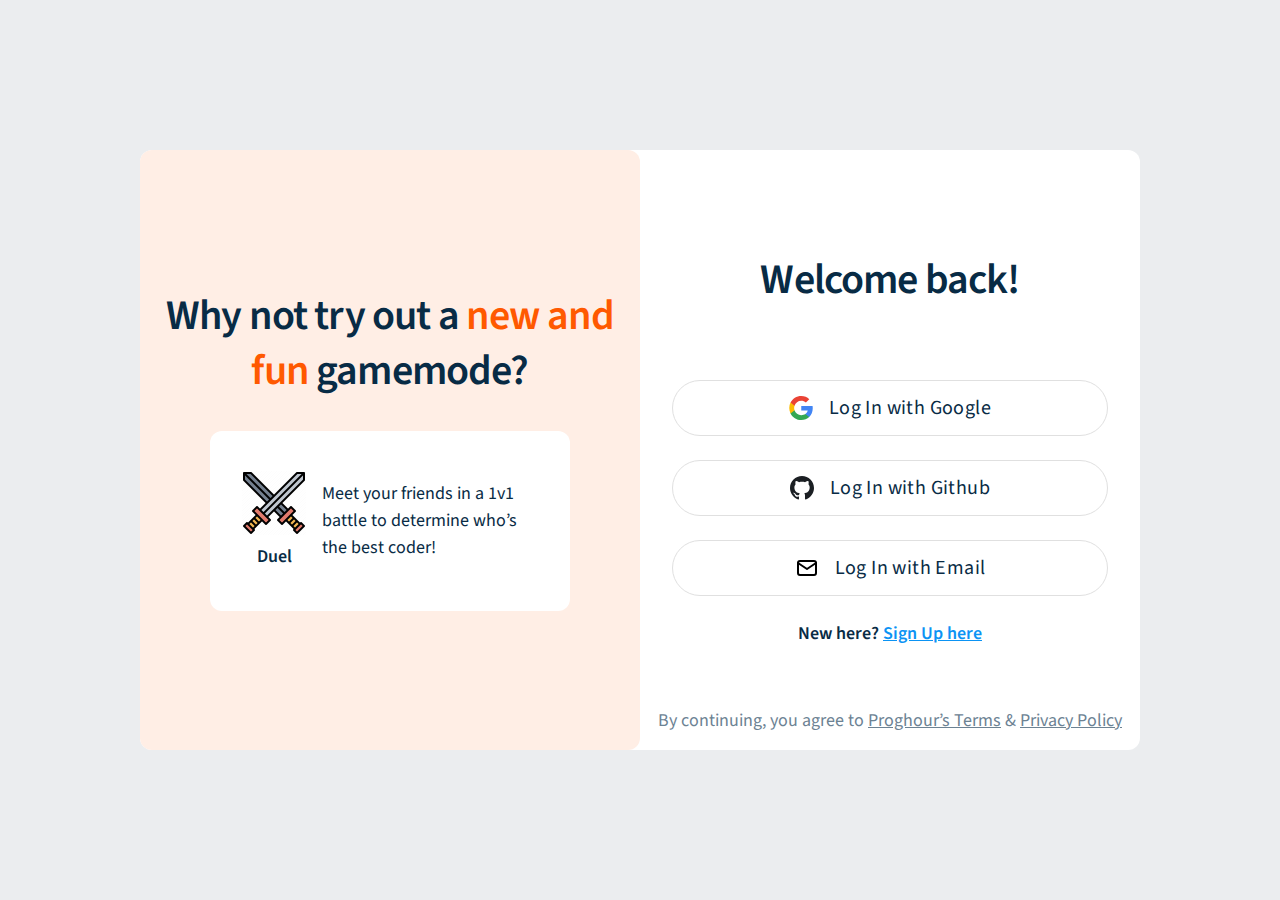
==== login.html @ 3cdef0f8 "Finished sign up and log in modal and finished premium terms modal" ====
<!DOCTYPE html>
<html lang="en">
  <head>
    <meta charset="UTF-8" />
    <meta http-equiv="X-UA-Compatible" content="IE=edge" />
    <meta name="viewport" content="width=device-width, initial-scale=1.0" />
    <link rel="preconnect" href="https://fonts.googleapis.com" />
    <link rel="preconnect" href="https://fonts.gstatic.com" crossorigin />
    <link
      href="https://fonts.googleapis.com/css2?family=Source+Code+Pro:ital,wght@0,400;0,600;1,400;1,600&family=Source+Sans+Pro:ital,wght@0,400;0,600;0,700;1,400;1,600;1,700&display=swap"
      rel="stylesheet"
    />
    <link rel="stylesheet" href="css/style.css" media="all" />
    <title>proghour - Log In</title>
  </head>

  <body>
    <div class="auth">
      <main class="auth__content">
        <article class="auth__why">
          <h2 class="auth__heading heading heading--default">
            Why not try out a
            <span class="heading heading--default heading--highlight"
              >new and fun</span
            >
            gamemode?
          </h2>

          <div class="gamemode-showcase">
            <div class="gamemode-showcase__slide">
              <div class="gamemode-showcase__image-wrapper">
                <img
                  class="gamemode-showcase__logo"
                  src="img/duel.png"
                  alt="Duel"
                />
                <p class="text text--bold">Duel</p>
              </div>

              <p class="text text--normal">
                Meet your friends in a 1v1 battle to determine who’s the best
                coder!
              </p>
            </div>
          </div>
        </article>

        <section class="auth__main">
          <h1 class="heading heading--default">Welcome back!</h1>

          <div class="auth__buttons">
            <a class="button-text" href="#">
              <button
                class="
                  auth__button auth__button--social
                  button button--auth button--big
                "
              >
                <img
                  class="auth__social-icon"
                  src="data:image/svg+xml,%3Csvg viewBox='0 0 24 24' width='24' height='24' xmlns='http://www.w3.org/2000/svg'%3E%3Cg transform='matrix(1, 0, 0, 1, 27.009001, -39.238998)'%3E%3Cpath fill='%234285F4' d='M -3.264 51.509 C -3.264 50.719 -3.334 49.969 -3.454 49.239 L -14.754 49.239 L -14.754 53.749 L -8.284 53.749 C -8.574 55.229 -9.424 56.479 -10.684 57.329 L -10.684 60.329 L -6.824 60.329 C -4.564 58.239 -3.264 55.159 -3.264 51.509 Z'/%3E%3Cpath fill='%2334A853' d='M -14.754 63.239 C -11.514 63.239 -8.804 62.159 -6.824 60.329 L -10.684 57.329 C -11.764 58.049 -13.134 58.489 -14.754 58.489 C -17.884 58.489 -20.534 56.379 -21.484 53.529 L -25.464 53.529 L -25.464 56.619 C -23.494 60.539 -19.444 63.239 -14.754 63.239 Z'/%3E%3Cpath fill='%23FBBC05' d='M -21.484 53.529 C -21.734 52.809 -21.864 52.039 -21.864 51.239 C -21.864 50.439 -21.724 49.669 -21.484 48.949 L -21.484 45.859 L -25.464 45.859 C -26.284 47.479 -26.754 49.299 -26.754 51.239 C -26.754 53.179 -26.284 54.999 -25.464 56.619 L -21.484 53.529 Z'/%3E%3Cpath fill='%23EA4335' d='M -14.754 43.989 C -12.984 43.989 -11.404 44.599 -10.154 45.789 L -6.734 42.369 C -8.804 40.429 -11.514 39.239 -14.754 39.239 C -19.444 39.239 -23.494 41.939 -25.464 45.859 L -21.484 48.949 C -20.534 46.099 -17.884 43.989 -14.754 43.989 Z'/%3E%3C/g%3E%3C/svg%3E"
                  alt="Google Logo"
                />
                <p class="button-text button-text--big">Log In with Google</p>
              </button>
            </a>

            <a class="button-text" href="#">
              <button
                class="
                  auth__button auth__button--social
                  button button--auth button--big
                "
              >
                <img
                  class="auth__social-icon"
                  src="data:image/svg+xml,%3Csvg width='24' height='24' viewBox='0 0 16 16' fill='none' xmlns='http://www.w3.org/2000/svg'%3E%3Cpath fill-rule='evenodd' clip-rule='evenodd' d='M8 0C3.58 0 0 3.58 0 8C0 11.54 2.29 14.53 5.47 15.59C5.87 15.66 6.02 15.42 6.02 15.21C6.02 15.02 6.01 14.39 6.01 13.72C4 14.09 3.48 13.23 3.32 12.78C3.23 12.55 2.84 11.84 2.5 11.65C2.22 11.5 1.82 11.13 2.49 11.12C3.12 11.11 3.57 11.7 3.72 11.94C4.44 13.15 5.59 12.81 6.05 12.6C6.12 12.08 6.33 11.73 6.56 11.53C4.78 11.33 2.92 10.64 2.92 7.58C2.92 6.71 3.23 5.99 3.74 5.43C3.66 5.23 3.38 4.41 3.82 3.31C3.82 3.31 4.49 3.1 6.02 4.13C6.66 3.95 7.34 3.86 8.02 3.86C8.7 3.86 9.38 3.95 10.02 4.13C11.55 3.09 12.22 3.31 12.22 3.31C12.66 4.41 12.38 5.23 12.3 5.43C12.81 5.99 13.12 6.7 13.12 7.58C13.12 10.65 11.25 11.33 9.47 11.53C9.76 11.78 10.01 12.26 10.01 13.01C10.01 14.08 10 14.94 10 15.21C10 15.42 10.15 15.67 10.55 15.59C13.71 14.53 16 11.53 16 8C16 3.58 12.42 0 8 0Z' fill='%231B1F23'/%3E%3C/svg%3E"
                  alt="Github Logo"
                />
                <p class="button-text button-text--big">Log In with Github</p>
              </button>
            </a>

            <a class="button-text" href="/login_email.html">
              <button
                class="
                  auth__button auth__button--social
                  button button--auth button--big
                "
              >
                <img
                  class="auth__social-icon"
                  src="data:image/svg+xml,%3Csvg xmlns='http://www.w3.org/2000/svg' class='icon icon-tabler icon-tabler-mail' width='24' height='24' viewBox='0 0 24 24' stroke-width='2' stroke='currentColor' fill='none' stroke-linecap='round' stroke-linejoin='round'%3E%3Cpath stroke='none' d='M0 0h24v24H0z' fill='none'%3E%3C/path%3E%3Crect x='3' y='5' width='18' height='14' rx='2'%3E%3C/rect%3E%3Cpolyline points='3 7 12 13 21 7'%3E%3C/polyline%3E%3C/svg%3E"
                  alt="Email icon"
                />
                <p class="button-text button-text--big">Log In with Email</p>
              </button>
            </a>

            <p class="auth__redirect text text--bold">
              New here?
              <a href="#" class="text--link">Sign Up here</a>
            </p>
          </div>

          <p class="auth__terms text text--normal text--subtlest">
            By continuing, you agree to
            <a class="text--subtlest" href="#">Proghour’s Terms</a>
            &
            <a class="text--subtlest" href="#">Privacy Policy</a>
          </p>
        </section>
      </main>
    </div>
  </body>
</html>
---- css/style.css ----
/* Font */
:root {
  --font-heading: "Source Sans Pro", sans-serif;
  --font-subheading: "Source Sans Pro", sans-serif;
  --font-body: "Source Sans Pro", sans-serif;
  --font-code: "Source Code Pro", monospace;
  --font-button: "Source Sans Pro", sans-serif;
}

/* Color */
:root {
  --color-black: #041725;
  --color-white: #ffffff;
  --color-foreground-dimmest: #6c8293;
  --color-foreground-dimmer: #244660;
  --color-foreground-default: #082b45;
  --color-background-root: #ebedef;
  --color-background-lower: #f9f9fa;
  --color-background-default: #ffffff;
  --color-background-higher: #eeeff2;
  --color-background-highest: #e3e5e8;
  --color-outline-dimmest: #f5f5f5;
  --color-outline-dimmer: #ebebeb;
  --color-outline-default: #e0e0e0;
  --color-primary-dimmest: #b84000;
  --color-primary-dimmer: #e04e00;
  --color-primary-default: #ff5900;
  --color-primary-stronger: #ffceb3;
  --color-primary-strongest: #ffeee5;
  --color-secondary-dimmest: #b84000;
  --color-secondary-dimmer: #097bd3;
  --color-secondary-default: #0b93f4;
  --color-secondary-stronger: #b6dffb;
  --color-secondary-strongest: #e6f4fe;
  --color-positive-dimmest: #107f5e;
  --color-positive-dimmer: #14a378;
  --color-positive-default: #19cc95;
  --color-positive-stronger: #60ebc2;
  --color-positive-strongest: #bbf7e5;
  --color-negative-dimmest: #ae092d;
  --color-negative-dimmer: #d40d37;
  --color-negative-default: #f4154c;
  --color-negative-stronger: #f98aa6;
  --color-negative-strongest: #feecf0;
}

/* General */
:root {
  --border-radius-default: 12px;
  --border-radius-button: 100px;
  --shadow-small: 0px 2px 4px rgba(0, 0, 0, 0.07);
  --shadow-medium: 0px 4px 6px 0.1px rgba(0, 0, 0, 0.1),
    0px 2px 4px -2px rgba(0, 0, 0, 0.25);
  --shadow-big: 0px 10px 15px -3px rgba(0, 0, 0, 0.1),
    0px 4px 6px -4px rgba(0, 0, 0, 0.25);
  --shadow-extra-big: 0px 10px 25px -5px rgba(0, 0, 0, 0.1),
    0px 8px 10px -6px rgba(0, 0, 0, 0.1);
}

.heading {
  font-family: var(--font-heading);
  color: var(--color-foreground-default);
}
.heading--big {
  font-weight: 600;
  font-size: 2.625rem;
  line-height: 3.4125rem;
  letter-spacing: -0.02em;
}
.heading--default {
  font-weight: 600;
  font-size: 2.25rem;
  line-height: 2.925rem;
  letter-spacing: -0.02em;
}
.heading--small {
  font-weight: 600;
  font-size: 1.875rem;
  line-height: 2.4375rem;
  letter-spacing: -0.02em;
}
.heading--subtle {
  color: var(--color-foreground-dimmer);
}
.heading--highlight {
  color: var(--color-primary-default);
}

@media screen and (min-width: 656px) {
  .heading--big {
    font-size: 3.125rem;
    line-height: 4.0625rem;
  }
  .heading--default {
    font-size: 2.625rem;
    line-height: 3.4125rem;
  }
  .heading--small {
    font-size: 2.125rem;
    line-height: 2.7625rem;
  }
}
.text {
  font-family: var(--font-body);
  color: var(--color-foreground-default);
}
.text--normal {
  font-weight: 400;
  font-size: 1rem;
  line-height: 1.5rem;
}
.text--bold {
  font-weight: 600;
  font-size: 1rem;
  line-height: 1.5rem;
}
.text--small {
  font-weight: 400;
  font-size: 0.875rem;
  line-height: 1.3125rem;
}
.text--subtle {
  color: var(--color-foreground-dimmer);
}
.text--subtlest {
  color: var(--color-foreground-dimmest);
}
.text--link {
  color: var(--color-secondary-default);
}

@media screen and (min-width: 656px) {
  .text--normal {
    font-size: 1.125rem;
    line-height: 1.6875rem;
  }
  .text--bold {
    font-size: 1.125rem;
    line-height: 1.6875rem;
  }
  .text--small {
    font-size: 1rem;
    line-height: 1.5rem;
  }
}
.button-text {
  font-family: var(--font-button);
  text-decoration: none;
}
.button-text--big {
  font-weight: 400;
  font-size: 1.375rem;
  line-height: 1.375rem;
  letter-spacing: 0.02em;
}
.button-text--default {
  font-weight: 400;
  font-size: 1.125rem;
  line-height: 1.125rem;
  letter-spacing: 0.02em;
}
.button-text--small {
  font-weight: 400;
  font-size: 1rem;
  line-height: 1rem;
  letter-spacing: 0.02em;
}

@media screen and (min-width: 656px) {
  .button-text--big {
    font-size: 1.25rem;
    line-height: 1.25rem;
  }
  .button-text--default {
    font-size: 1rem;
    line-height: 1rem;
  }
  .button-text--small {
    font-size: 0.85rem;
    line-height: 0.85rem;
  }
}
* {
  margin: 0;
  padding: 0;
  box-sizing: border-box;
}

body {
  width: 100vw;
  height: 100vh;
  max-width: 100%;
  background: var(--color-background-root);
}

.wrapper--heading-default {
  display: flex;
  flex-direction: column;
  gap: 32px;
}

.header {
  display: flex;
  justify-content: center;
  padding: 0 16px;
  width: 100%;
  height: 80px;
  background: var(--color-background-default);
}
.header__content {
  display: flex;
  align-items: center;
  justify-content: space-between;
  width: 100%;
  max-width: 1256px;
}
.header__nav {
  display: flex;
  gap: 16px;
}
.header__logo {
  font-family: var(--font-heading);
  font-size: 29px;
  font-weight: 600;
  color: var(--color-foreground-default);
}

.footer {
  display: flex;
  justify-content: center;
  gap: 32px;
  align-items: center;
  background: var(--color-background-lower);
  padding: 64px 16px;
  height: max-content;
}
.footer__content {
  display: flex;
  justify-content: space-between;
  width: 100%;
  max-width: 1256px;
}
.footer__policies {
  display: flex;
  flex-direction: column;
  justify-content: flex-end;
  gap: 8px;
}
.footer__contact {
  display: flex;
  flex-direction: column;
  justify-content: flex-end;
  gap: 4px;
  min-height: 100%;
}
.footer__socials {
  display: flex;
  flex-wrap: wrap;
  justify-content: flex-end;
  gap: 8px;
}
.footer__social-button {
  display: flex;
  align-items: center;
  justify-content: center;
  width: 40px;
  height: 40px;
  border-radius: 100px;
  background: var(--color-background-higher);
}
.footer__social-button:active {
  background: var(--color-background-highest);
}
.footer__social-image {
  height: 14px;
}

@media screen and (min-width: 656px) {
  .footer__social-button:hover {
    background: var(--color-background-highest);
  }
}
@media screen and (min-width: 1025px) {
  .footer {
    justify-content: center;
    align-items: center;
    height: 85px;
  }
  .footer__content {
    align-items: center;
    height: 100%;
  }
  .footer__policies {
    flex-direction: row;
    gap: 16px;
  }
  .footer__contact {
    flex-direction: row;
    justify-content: flex-end;
    align-items: center;
    gap: 16px;
  }
}
.button {
  display: flex;
  justify-content: center;
  align-items: center;
  border-radius: var(--border-radius-button);
  border: none;
}
.button--standard {
  width: 100%;
}
.button--label {
  flex-direction: column;
  padding: 10px;
  aspect-ratio: unset;
}
.button--primary {
  background: var(--color-primary-default);
  color: var(--color-white);
}
.button--primary:active {
  background: var(--color-primary-dimmest);
}
.button--primary:disabled {
  opacity: 0.2;
}
.button--positive {
  background: var(--color-positive-default);
  color: var(--color-white);
}
.button--positive:active {
  background: var(--color-positive-dimmest);
}
.button--positive:disabled {
  opacity: 0.2;
}
.button--negative {
  background: var(--color-negative-default);
  color: var(--color-white);
}
.button--negative:active {
  background: var(--color-negative-dimmest);
}
.button--negative:disabled {
  opacity: 0.2;
}
.button--secondary {
  background: var(--color-background-default);
  border: 1px solid var(--color-primary-default);
  color: var(--color-primary-default);
}
.button--secondary:active {
  background: var(--color-primary-dimmer);
  color: var(--color-white);
}
.button--secondary:disabled {
  opacity: 0.2;
}
.button--tertiary {
  background: none;
  color: var(--color-foreground-default);
}
.button--tertiary:active {
  background: var(--color-background-highest);
}
.button--tertiary:disabled {
  opacity: 0.2;
}
.button--auth {
  display: flex;
  align-items: center;
  justify-content: center;
  gap: 16px;
  background: none;
  color: var(--color-foreground-default);
  border: 1px solid var(--color-outline-default);
}
.button--auth:active {
  background: var(--color-background-highest);
}
.button--auth:disabled {
  opacity: 0.2;
}
.button--small {
  height: 40px;
  min-height: 40px;
}
.button--default {
  height: 52px;
  min-height: 52px;
}
.button--big {
  height: 64px;
  min-height: 64px;
}

@media screen and (min-width: 656px) {
  .button--primary:hover {
    background: var(--color-primary-dimmer);
  }
  .button--positive:hover {
    background: var(--color-positive-dimmer);
  }
  .button--negative:hover {
    background: var(--color-negative-dimmer);
  }
  .button--secondary:hover {
    background: var(--color-primary-default);
    color: var(--color-white);
  }
  .button--tertiary:hover {
    background: var(--color-background-higher);
  }
  .button--auth:hover {
    background: var(--color-background-higher);
  }
  .button--small {
    height: 32px;
    min-height: 32px;
  }
  .button--default {
    height: 40px;
    min-height: 40px;
  }
  .button--big {
    height: 56px;
    min-height: 56px;
  }
}
.section--default {
  display: flex;
  justify-content: center;
  align-items: center;
  width: 100%;
  padding-left: 8px;
  padding-right: 8px;
}
.section__content {
  width: 100%;
  max-width: 1256px;
}

@media screen and (min-width: 361px) {
  .section--default {
    padding-left: 16px;
    padding-right: 16px;
  }
}
@media screen and (min-width: 656px) {
  .section--default {
    padding-left: 40px;
    padding-right: 40px;
  }
}
@media screen and (min-width: 1025px) {
  .section--default {
    padding-left: 88px;
    padding-right: 88px;
  }
}
@media screen and (min-width: 1440px) {
  .section--default {
    padding-left: 0;
    padding-right: 0;
  }
}
.testimonial {
  display: flex;
  flex-direction: column;
  gap: 16px;
  background: var(--color-background-default);
  border-radius: var(--border-radius-default);
  padding: 24px;
  height: 200px;
  max-width: 360px;
}
.testimonial__person {
  display: flex;
  justify-content: space-between;
  height: max-content;
  width: 100%;
}
.testimonial__left {
  display: flex;
  gap: 8px;
}
.testimonial__avatar-image {
  width: 54px;
  height: 54px;
  border-radius: 100px;
}
.testimonial__details {
  display: flex;
  flex-direction: column;
}
.testimonial__right {
  display: flex;
  justify-content: flex-end;
  align-items: flex-start;
  width: max-content;
  height: 100%;
}
.testimonial__source {
  display: flex;
  align-items: center;
  justify-content: center;
  width: 40px;
  height: 40px;
  border-radius: 100px;
  background: var(--color-background-higher);
}
.testimonial__source:active {
  background: var(--color-background-highest);
}
.testimonial__source-image {
  height: 14px;
}

@media screen and (min-width: 656px) {
  .testimonial__source:hover {
    background: var(--color-background-highest);
  }
}
.html-image {
  position: relative;
  transition: transform 1s ease 0s;
}
.html-image--right {
  box-shadow: rgba(0, 0, 0, 0.25) 0px 25px 50px -12px;
  transform: perspective(1500px) rotateY(15deg);
  left: 2.2vw;
}
.html-image--left {
  box-shadow: rgba(0, 0, 0, 0.25) 0px 25px 50px -12px;
  perspective-origin: left;
  transform: perspective(1500px) rotateY(-15deg);
  right: 2.2vw;
}

.pseudocode {
  display: flex;
  flex-direction: column;
  gap: 8px;
}
.pseudocode__line {
  display: flex;
  gap: 8px;
  width: 100%;
  height: max-content;
}
.pseudocode__word {
  height: 16px;
  border-radius: 4px;
  width: 0;
  background: var(--color-foreground-default);
  transition: width cubic-bezier(0.23, 1, 0.32, 1), background ease;
}
.pseudocode__word--highlight {
  background: var(--color-primary-default);
}

.gamemode-showcase {
  display: flex;
  flex-direction: column;
  gap: 16px;
  padding: 16px;
  width: 100%;
  padding: 32px;
  height: 180px;
  max-width: 360px;
  background: var(--color-background-default);
  border-radius: var(--border-radius-default);
  overflow: hidden;
}
.gamemode-showcase__slide {
  display: flex;
  flex-direction: row;
  justify-content: center;
  align-items: center;
  gap: 16px;
  height: 100%;
  width: 100%;
}
.gamemode-showcase__image-wrapper {
  display: flex;
  flex-direction: column;
  justify-content: center;
  align-items: center;
  gap: 8px;
}
.gamemode-showcase__logo {
  height: 64px;
}

.text-input {
  position: relative;
  display: flex;
  flex-direction: column;
  align-items: flex-start;
  justify-content: center;
  gap: 4px;
}
.text-input__field {
  height: 44px;
  width: 100%;
  border-radius: var(--border-radius-default);
  border: none;
  border: 1px solid var(--color-outline-default);
  padding: 0 16px;
  box-shadow: var(--shadow-small);
}
.text-input__field:focus {
  border: 1px solid var(--color-primary-default);
  outline: none;
}
.text-input__field--negative {
  border: 1px solid var(--color-negative-default);
}
.text-input__field--positive {
  border: 1px solid var(--color-positive-default);
}
.text-input__field--password {
  padding-right: 42px;
}
.text-input__field--search {
  padding-left: 42px;
}
.text-input__field--icon {
  padding-left: 42px;
}
.text-input__icon {
  position: absolute;
  left: 16px;
}
.text-input__eye {
  position: absolute;
  right: 4px;
}

.stepper {
  --circle-size: 32px;
  --spacing: 8px;
  display: flex;
  width: 100%;
}
.stepper__item {
  display: flex;
  flex-direction: column;
  flex: 1;
  text-align: center;
  counter-increment: step-count;
}
.stepper__item:before {
  content: counter(step-count);
  display: flex;
  justify-content: center;
  align-items: center;
  width: var(--circle-size);
  height: var(--circle-size);
  border-radius: 100px;
  background: #d4d4d4;
  margin: 0 auto 0.5rem;
  color: var(--color-white);
}
.stepper__item:not(:last-child):after {
  content: "";
  position: relative;
  top: calc(var(--circle-size) / 2);
  width: calc(100% - var(--circle-size) - var(--spacing) * 2);
  left: calc(50% + var(--circle-size) / 2 + var(--spacing));
  height: 2px;
  background-color: #d4d4d4;
  order: -1;
}
.stepper__item--previous:not(:last-child):after, .stepper__item--active:not(:last-child):after {
  background: var(--color-primary-default);
}
.stepper__item--previous:before, .stepper__item--active:before {
  background: var(--color-primary-default);
}
.stepper__title {
  color: #d4d4d4;
}
.stepper__item--previous .stepper__title {
  color: var(--color-foreground-default);
}
.stepper__item--active .stepper__title {
  color: var(--color-foreground-default);
  font-weight: 600;
}

.hero-image {
  display: flex;
  flex-direction: column;
  gap: 16px;
  padding: 16px;
  width: 100%;
  max-width: 500px;
  aspect-ratio: 0.6;
  height: 100%;
  max-height: 420px;
  margin: 0 auto;
  background: var(--color-background-higher);
  border-radius: var(--border-radius-default);
}
.hero-image__tag {
  position: absolute;
  right: 8px;
  z-index: 10;
  padding: 4px 12px;
  color: var(--color-white);
  border-radius: var(--border-radius-default);
}
.hero-image__tag--you {
  background: var(--color-primary-default);
  top: 8px;
}
.hero-image__tag--best-friend {
  top: 50%;
  background: var(--color-secondary-default);
}
.hero-image__panel {
  position: relative;
  padding: 24px;
  background: var(--color-background-default);
  width: 100%;
  height: 100%;
  border-radius: var(--border-radius-default);
  overflow-y: auto;
}

.language-image {
  padding: 16px;
  height: max-content;
  width: 100%;
  max-width: 540px;
  margin: 0 auto;
  background: var(--color-background-higher);
  border-radius: var(--border-radius-default);
}
.language-image__inner {
  display: flex;
  gap: 16px;
  padding: 16px;
  width: 100%;
  height: max-content;
  background: var(--color-background-default);
  border-radius: var(--border-radius-default);
  overflow: hidden;
}
.language-image__row {
  position: relative;
  display: flex;
  justify-content: space-around;
  gap: 24px;
  animation: slide 12s infinite linear;
}
.language-image__lang-logo {
  height: 64px;
}

@keyframes slide {
  0% {
    transform: translateX(0%);
  }
  100% {
    transform: translateX(calc(-100% - 16px));
  }
}
.gamemode-image {
  display: flex;
  flex-direction: column;
  gap: 16px;
  padding: 16px;
  height: max-content;
  width: 100%;
  max-width: 540px;
  margin: 0 auto;
  background: var(--color-background-higher);
  border-radius: var(--border-radius-default);
}
.gamemode-image__panel {
  padding: 16px;
  background: var(--color-background-default);
  width: 100%;
  height: 100%;
  border-radius: var(--border-radius-default);
  overflow-y: auto;
}
.gamemode-image__information {
  height: 100%;
  overflow: hidden;
}
.gamemode-image__row {
  display: flex;
  justify-content: center;
  height: 100%;
  width: 400%;
  animation: gamemode 6s infinite linear;
}
.gamemode-image__image-wrapper {
  display: flex;
  justify-content: center;
  align-items: center;
  gap: 24px;
  height: 100%;
  width: 100%;
}
.gamemode-image__logo {
  height: 64px;
}

@keyframes gamemode {
  0% {
    transform: translateX(0%);
  }
  30% {
    transform: translateX(0%);
  }
  33% {
    transform: translateX(-25%);
  }
  63% {
    transform: translateX(-25%);
  }
  66% {
    transform: translateX(-50%);
  }
  97% {
    transform: translateX(-50%);
  }
  100% {
    transform: translateX(-75%);
  }
}
.index__hero {
  padding-top: 96px;
  padding-bottom: 128px;
  background: var(--color-background-default);
}
.index__hero-content {
  display: flex;
  flex-direction: column;
  gap: 96px;
}
.index__hero-information {
  display: flex;
  flex-direction: column;
  justify-content: center;
  gap: 48px;
  max-width: 620px;
}
.index__hero-text {
  max-width: 560px;
}
.index__cta {
  width: 100%;
}
.index__what {
  padding-top: 128px;
  padding-bottom: 128px;
  background: var(--color-background-lower);
}
.index__what-content {
  display: flex;
  flex-direction: column;
  gap: 32px;
  max-width: 600px;
}
.index__features {
  padding-top: 128px;
  padding-bottom: 128px;
  background: var(--color-background-default);
}
.index__features-content {
  display: flex;
  flex-direction: column;
  gap: 128px;
}
.index__features-section {
  display: flex;
  flex-direction: column;
  gap: 64px;
}
.index__testimonials {
  display: flex;
  flex-direction: column;
  gap: 64px;
  padding-top: 64px;
  padding-bottom: 64px;
  background: var(--color-secondary-strongest);
}
.index__testimonial-list {
  display: flex;
  gap: 32px;
  padding: 0 16px;
  overflow: auto;
}
.index__testimonial-list .testimonial {
  flex-shrink: 0;
}
.index__how {
  padding-top: 128px;
  padding-bottom: 128px;
  background: var(--color-background-default);
}
.index__how-content {
  display: flex;
  flex-direction: column;
  align-items: center;
  gap: 64px;
}

@media screen and (min-width: 656px) {
  .index__hero-content {
    align-items: center;
  }
}
@media screen and (min-width: 1025px) {
  .index__hero-content {
    display: flex;
    flex-direction: row;
    justify-content: space-between;
    gap: 96px;
  }
  .index__cta {
    width: 300px;
  }
  .index__features-section {
    display: flex;
    flex-direction: column;
    justify-content: space-between;
    align-items: center;
    gap: 128px;
  }
  .index__features-section--flipped {
    flex-direction: column;
  }
  .index__features-text {
    width: 100%;
    max-width: 800px;
  }
}
@media screen and (min-width: 1256px) {
  .index__features-section {
    display: flex;
    flex-direction: row;
    justify-content: space-between;
    align-items: center;
    gap: 128px;
  }
  .index__features-section--flipped {
    flex-direction: row-reverse;
  }
  .index__features-text {
    min-width: 450px;
    width: 100%;
    max-width: 500px;
  }
  .index__features {
    padding-top: 196px;
    padding-bottom: 196px;
  }
  .index__features-content {
    gap: 196px;
  }
}
.auth {
  display: flex;
  justify-content: center;
  align-items: center;
  width: 100%;
  height: 100%;
  background: var(--color-background-root);
  padding: 16px;
  overflow-y: auto;
}
.auth__content {
  display: grid;
  grid-template-rows: max-content 1fr;
  width: 100%;
  height: 800px;
  background: var(--color-background-default);
  border-radius: var(--border-radius-default);
}
.auth__content--signup-email {
  height: 900px;
}
.auth__why {
  display: flex;
  gap: 32px;
  align-items: center;
  justify-content: center;
  background: var(--color-primary-strongest);
  border-radius: var(--border-radius-default);
  padding: 16px;
}
.auth__main {
  position: relative;
  display: flex;
  flex-direction: column;
  justify-content: space-evenly;
  align-items: center;
  padding: 16px;
}
.auth__heading {
  display: none;
}
.auth__buttons {
  display: flex;
  flex-direction: column;
  gap: 24px;
  max-width: 656px;
  width: 100%;
}
.auth__button--social {
  width: 100%;
}
.auth__button--login {
  width: 100%;
}
.auth__terms {
  position: absolute;
  bottom: 16px;
  text-align: center;
  width: 100%;
}
.auth__redirect {
  text-align: center;
  width: 100%;
}
.auth__form {
  display: flex;
  flex-direction: column;
  gap: 32px;
  width: 80%;
}
.auth__fields {
  display: flex;
  flex-direction: column;
  gap: 16px;
  width: 100%;
}

@media screen and (min-width: 656px) {
  .auth__content {
    max-width: 768px;
  }
  .auth__main {
    padding: 32px;
  }
  .auth__why {
    padding: 32px;
  }
  .auth__heading {
    display: block;
  }
  .auth__buttons {
    max-width: 540px;
  }
  .auth__button--login {
    width: 200px;
  }
}
@media screen and (min-width: 1024px) {
  .auth {
    padding: 32px;
  }
  .auth__content {
    grid-template-rows: 1fr;
    grid-template-columns: 1fr 1fr;
    max-width: 1000px;
    height: 600px;
  }
  .auth__why {
    display: flex;
    flex-direction: column;
    align-items: center;
    justify-content: center;
    gap: 32px;
    background: var(--color-primary-strongest);
    border-radius: var(--border-radius-default);
    padding: 16px;
  }
  .auth__main {
    display: flex;
    flex-direction: column;
    align-items: center;
    padding: 32px;
  }
  .auth__heading {
    display: block;
    text-align: center;
  }
  .auth__buttons {
    max-width: initial;
  }
  .auth__button--social {
    width: 100%;
  }
}
.premium {
  display: flex;
  justify-content: center;
  align-items: center;
  width: 100%;
  height: 100%;
  background: var(--color-background-root);
  padding: 16px;
  overflow-y: auto;
}
.premium__content {
  display: grid;
  grid-template-rows: max-content 1fr;
  width: 100%;
  height: 800px;
  background: var(--color-background-default);
  border-radius: var(--border-radius-default);
}
.premium__why {
  display: flex;
  align-items: center;
  justify-content: center;
  gap: 32px;
  background: var(--color-primary-strongest);
  border-radius: var(--border-radius-default);
  padding: 16px;
}
.premium__main {
  position: relative;
  display: flex;
  flex-direction: column;
  align-items: center;
  max-height: 100%;
  overflow: auto;
}
.premium__heading {
  display: none;
}
.premium__stepper {
  display: flex;
  align-items: center;
  width: 100%;
  height: 180px;
}
.premium__terms {
  display: flex;
  flex-direction: column;
  gap: 24px;
  height: 100%;
  padding: 0 48px;
  overflow: auto;
}
.premium__accept-terms {
  display: flex;
  flex-direction: column;
  justify-content: center;
  align-items: flex-end;
  gap: 16px;
  width: 100%;
  padding: 16px;
  height: max-content;
}
.premium__terms-message {
  width: 100%;
  text-align: center;
}
.premium__accept-button {
  width: 100%;
}

@media screen and (min-width: 656px) {
  .premium__content {
    max-width: 768px;
  }
  .premium__why {
    padding: 32px;
  }
  .premium__heading {
    display: block;
    text-align: left;
  }
  .premium__accept-terms {
    flex-direction: row;
    justify-content: space-between;
    align-items: center;
    padding: 32px;
  }
  .premium__accept-button {
    width: 200px;
  }
  .premium__terms-message {
    text-align: left;
  }
}
@media screen and (min-width: 1024px) {
  .premium {
    padding: 32px;
  }
  .premium__content {
    grid-template-rows: 1fr;
    grid-template-columns: 1fr 1fr;
    max-width: 1000px;
    height: 600px;
  }
  .premium__why {
    display: flex;
    flex-direction: column;
    align-items: center;
    justify-content: center;
    gap: 32px;
    background: var(--color-primary-strongest);
    border-radius: var(--border-radius-default);
    padding: 16px;
  }
  .premium__main {
    display: flex;
    flex-direction: column;
    align-items: center;
  }
  .premium__heading {
    display: block;
    text-align: center;
  }
}

/*# sourceMappingURL=style.css.map */
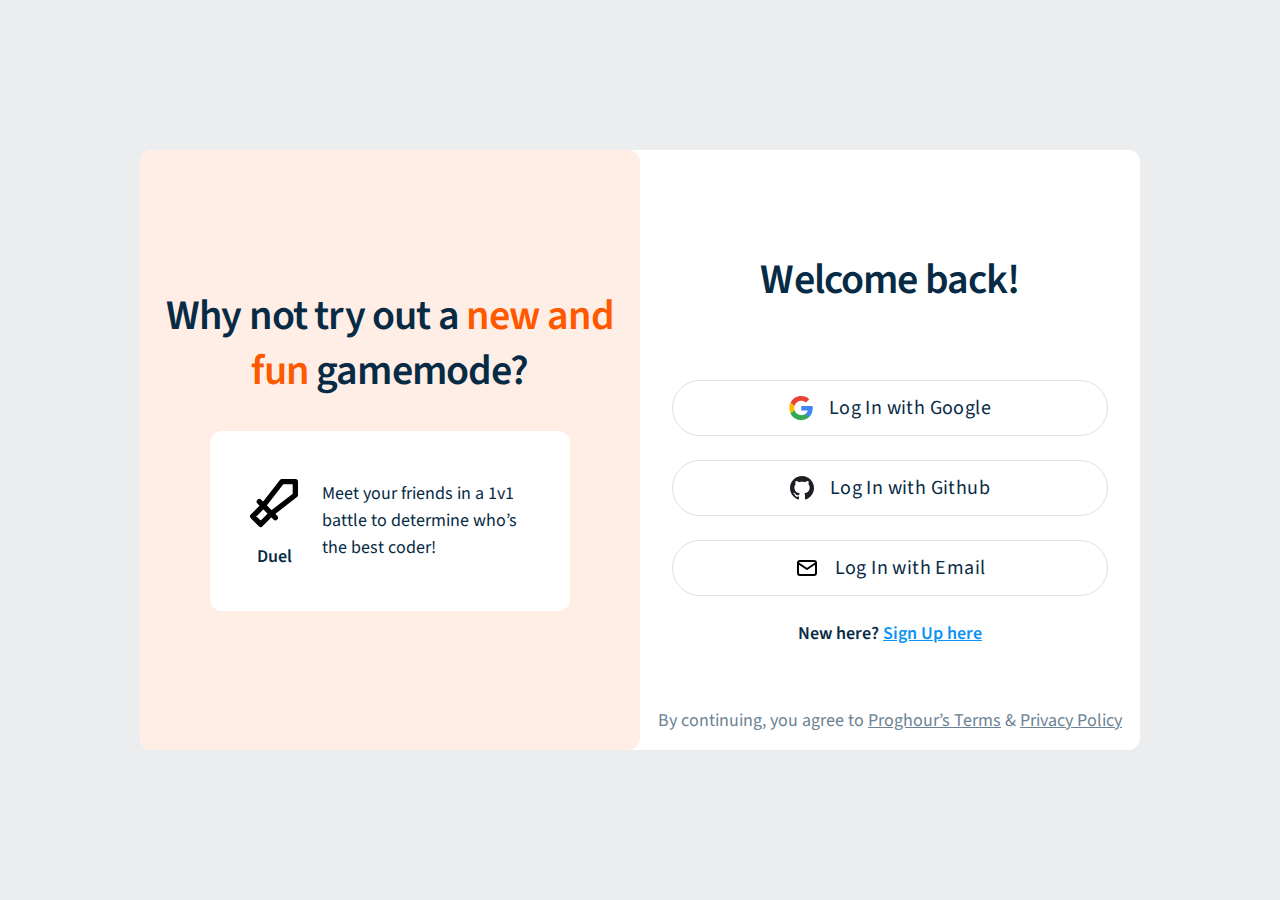
==== commit 54bcadf1: "final changes" ====
--- a/login.html
+++ b/login.html
@@ -1,116 +1,85 @@
 <!DOCTYPE html>
 <html lang="en">
-  <head>
-    <meta charset="UTF-8" />
-    <meta http-equiv="X-UA-Compatible" content="IE=edge" />
-    <meta name="viewport" content="width=device-width, initial-scale=1.0" />
-    <link rel="preconnect" href="https://fonts.googleapis.com" />
-    <link rel="preconnect" href="https://fonts.gstatic.com" crossorigin />
-    <link
-      href="https://fonts.googleapis.com/css2?family=Source+Code+Pro:ital,wght@0,400;0,600;1,400;1,600&family=Source+Sans+Pro:ital,wght@0,400;0,600;0,700;1,400;1,600;1,700&display=swap"
-      rel="stylesheet"
-    />
-    <link rel="stylesheet" href="css/style.css" media="all" />
-    <title>proghour - Log In</title>
-  </head>
 
-  <body>
-    <div class="auth">
-      <main class="auth__content">
-        <article class="auth__why">
-          <h2 class="auth__heading heading heading--default">
-            Why not try out a
-            <span class="heading heading--default heading--highlight"
-              >new and fun</span
-            >
-            gamemode?
-          </h2>
+<head>
+  <meta charset="UTF-8" />
+  <meta http-equiv="X-UA-Compatible" content="IE=edge" />
+  <meta name="viewport" content="width=device-width, initial-scale=1.0" />
+  <link rel="preconnect" href="https://fonts.googleapis.com" />
+  <link rel="preconnect" href="https://fonts.gstatic.com" crossorigin />
+  <link
+    href="https://fonts.googleapis.com/css2?family=Source+Code+Pro:ital,wght@0,400;0,600;1,400;1,600&family=Source+Sans+Pro:ital,wght@0,400;0,600;0,700;1,400;1,600;1,700&display=swap"
+    rel="stylesheet" />
+  <link rel="stylesheet" href="css/style.css" media="all" />
+  <title>proghour - Log In</title>
+</head>
 
-          <div class="gamemode-showcase">
-            <div class="gamemode-showcase__slide">
-              <div class="gamemode-showcase__image-wrapper">
-                <img
-                  class="gamemode-showcase__logo"
-                  src="img/duel.png"
-                  alt="Duel"
-                />
-                <p class="text text--bold">Duel</p>
-              </div>
+<body>
+  <div class="auth">
+    <main class="auth__content">
+      <article class="auth__why">
+        <h1 class="auth__heading heading heading--default">
+          Why not try out a
+          <span class="heading heading--default heading--highlight">new and fun</span>
+          gamemode?
+        </h1>
 
-              <p class="text text--normal">
-                Meet your friends in a 1v1 battle to determine who’s the best
-                coder!
-              </p>
+        <div class="gamemode-showcase">
+          <div class="gamemode-showcase__slide">
+            <div class="gamemode-showcase__image-wrapper">
+              <img class="gamemode-showcase__logo" src="img/duel.svg" alt="Sword" />
+              <p class="text text--bold">Duel</p>
             </div>
-          </div>
-        </article>
 
-        <section class="auth__main">
-          <h1 class="heading heading--default">Welcome back!</h1>
-
-          <div class="auth__buttons">
-            <a class="button-text" href="#">
-              <button
-                class="
-                  auth__button auth__button--social
-                  button button--auth button--big
-                "
-              >
-                <img
-                  class="auth__social-icon"
-                  src="data:image/svg+xml,%3Csvg viewBox='0 0 24 24' width='24' height='24' xmlns='http://www.w3.org/2000/svg'%3E%3Cg transform='matrix(1, 0, 0, 1, 27.009001, -39.238998)'%3E%3Cpath fill='%234285F4' d='M -3.264 51.509 C -3.264 50.719 -3.334 49.969 -3.454 49.239 L -14.754 49.239 L -14.754 53.749 L -8.284 53.749 C -8.574 55.229 -9.424 56.479 -10.684 57.329 L -10.684 60.329 L -6.824 60.329 C -4.564 58.239 -3.264 55.159 -3.264 51.509 Z'/%3E%3Cpath fill='%2334A853' d='M -14.754 63.239 C -11.514 63.239 -8.804 62.159 -6.824 60.329 L -10.684 57.329 C -11.764 58.049 -13.134 58.489 -14.754 58.489 C -17.884 58.489 -20.534 56.379 -21.484 53.529 L -25.464 53.529 L -25.464 56.619 C -23.494 60.539 -19.444 63.239 -14.754 63.239 Z'/%3E%3Cpath fill='%23FBBC05' d='M -21.484 53.529 C -21.734 52.809 -21.864 52.039 -21.864 51.239 C -21.864 50.439 -21.724 49.669 -21.484 48.949 L -21.484 45.859 L -25.464 45.859 C -26.284 47.479 -26.754 49.299 -26.754 51.239 C -26.754 53.179 -26.284 54.999 -25.464 56.619 L -21.484 53.529 Z'/%3E%3Cpath fill='%23EA4335' d='M -14.754 43.989 C -12.984 43.989 -11.404 44.599 -10.154 45.789 L -6.734 42.369 C -8.804 40.429 -11.514 39.239 -14.754 39.239 C -19.444 39.239 -23.494 41.939 -25.464 45.859 L -21.484 48.949 C -20.534 46.099 -17.884 43.989 -14.754 43.989 Z'/%3E%3C/g%3E%3C/svg%3E"
-                  alt="Google Logo"
-                />
-                <p class="button-text button-text--big">Log In with Google</p>
-              </button>
-            </a>
-
-            <a class="button-text" href="#">
-              <button
-                class="
-                  auth__button auth__button--social
-                  button button--auth button--big
-                "
-              >
-                <img
-                  class="auth__social-icon"
-                  src="data:image/svg+xml,%3Csvg width='24' height='24' viewBox='0 0 16 16' fill='none' xmlns='http://www.w3.org/2000/svg'%3E%3Cpath fill-rule='evenodd' clip-rule='evenodd' d='M8 0C3.58 0 0 3.58 0 8C0 11.54 2.29 14.53 5.47 15.59C5.87 15.66 6.02 15.42 6.02 15.21C6.02 15.02 6.01 14.39 6.01 13.72C4 14.09 3.48 13.23 3.32 12.78C3.23 12.55 2.84 11.84 2.5 11.65C2.22 11.5 1.82 11.13 2.49 11.12C3.12 11.11 3.57 11.7 3.72 11.94C4.44 13.15 5.59 12.81 6.05 12.6C6.12 12.08 6.33 11.73 6.56 11.53C4.78 11.33 2.92 10.64 2.92 7.58C2.92 6.71 3.23 5.99 3.74 5.43C3.66 5.23 3.38 4.41 3.82 3.31C3.82 3.31 4.49 3.1 6.02 4.13C6.66 3.95 7.34 3.86 8.02 3.86C8.7 3.86 9.38 3.95 10.02 4.13C11.55 3.09 12.22 3.31 12.22 3.31C12.66 4.41 12.38 5.23 12.3 5.43C12.81 5.99 13.12 6.7 13.12 7.58C13.12 10.65 11.25 11.33 9.47 11.53C9.76 11.78 10.01 12.26 10.01 13.01C10.01 14.08 10 14.94 10 15.21C10 15.42 10.15 15.67 10.55 15.59C13.71 14.53 16 11.53 16 8C16 3.58 12.42 0 8 0Z' fill='%231B1F23'/%3E%3C/svg%3E"
-                  alt="Github Logo"
-                />
-                <p class="button-text button-text--big">Log In with Github</p>
-              </button>
-            </a>
-
-            <a class="button-text" href="/login_email.html">
-              <button
-                class="
-                  auth__button auth__button--social
-                  button button--auth button--big
-                "
-              >
-                <img
-                  class="auth__social-icon"
-                  src="data:image/svg+xml,%3Csvg xmlns='http://www.w3.org/2000/svg' class='icon icon-tabler icon-tabler-mail' width='24' height='24' viewBox='0 0 24 24' stroke-width='2' stroke='currentColor' fill='none' stroke-linecap='round' stroke-linejoin='round'%3E%3Cpath stroke='none' d='M0 0h24v24H0z' fill='none'%3E%3C/path%3E%3Crect x='3' y='5' width='18' height='14' rx='2'%3E%3C/rect%3E%3Cpolyline points='3 7 12 13 21 7'%3E%3C/polyline%3E%3C/svg%3E"
-                  alt="Email icon"
-                />
-                <p class="button-text button-text--big">Log In with Email</p>
-              </button>
-            </a>
-
-            <p class="auth__redirect text text--bold">
-              New here?
-              <a href="#" class="text--link">Sign Up here</a>
+            <p class="text text--normal">
+              Meet your friends in a 1v1 battle to determine who’s the best
+              coder!
             </p>
           </div>
+        </div>
+      </article>
 
-          <p class="auth__terms text text--normal text--subtlest">
-            By continuing, you agree to
-            <a class="text--subtlest" href="#">Proghour’s Terms</a>
-            &
-            <a class="text--subtlest" href="#">Privacy Policy</a>
+      <section class="auth__main">
+        <h2 class="heading heading--default">Welcome back!</h2>
+
+        <div class="auth__buttons">
+          <a class="button-text auth__button auth__button--social button button--auth button--big" href="#">
+            <img class="auth__social-icon"
+              src="data:image/svg+xml,%3Csvg viewBox='0 0 24 24' width='24' height='24' xmlns='http://www.w3.org/2000/svg'%3E%3Cg transform='matrix(1, 0, 0, 1, 27.009001, -39.238998)'%3E%3Cpath fill='%234285F4' d='M -3.264 51.509 C -3.264 50.719 -3.334 49.969 -3.454 49.239 L -14.754 49.239 L -14.754 53.749 L -8.284 53.749 C -8.574 55.229 -9.424 56.479 -10.684 57.329 L -10.684 60.329 L -6.824 60.329 C -4.564 58.239 -3.264 55.159 -3.264 51.509 Z'/%3E%3Cpath fill='%2334A853' d='M -14.754 63.239 C -11.514 63.239 -8.804 62.159 -6.824 60.329 L -10.684 57.329 C -11.764 58.049 -13.134 58.489 -14.754 58.489 C -17.884 58.489 -20.534 56.379 -21.484 53.529 L -25.464 53.529 L -25.464 56.619 C -23.494 60.539 -19.444 63.239 -14.754 63.239 Z'/%3E%3Cpath fill='%23FBBC05' d='M -21.484 53.529 C -21.734 52.809 -21.864 52.039 -21.864 51.239 C -21.864 50.439 -21.724 49.669 -21.484 48.949 L -21.484 45.859 L -25.464 45.859 C -26.284 47.479 -26.754 49.299 -26.754 51.239 C -26.754 53.179 -26.284 54.999 -25.464 56.619 L -21.484 53.529 Z'/%3E%3Cpath fill='%23EA4335' d='M -14.754 43.989 C -12.984 43.989 -11.404 44.599 -10.154 45.789 L -6.734 42.369 C -8.804 40.429 -11.514 39.239 -14.754 39.239 C -19.444 39.239 -23.494 41.939 -25.464 45.859 L -21.484 48.949 C -20.534 46.099 -17.884 43.989 -14.754 43.989 Z'/%3E%3C/g%3E%3C/svg%3E"
+              alt="Google Logo" />
+            <span class="button-text button-text--big">Log In with Google</span>
+          </a>
+
+          <a class="button-text auth__button auth__button--social button button--auth button--big" href="#">
+            <img class="auth__social-icon"
+              src="data:image/svg+xml,%3Csvg width='24' height='24' viewBox='0 0 16 16' fill='none' xmlns='http://www.w3.org/2000/svg'%3E%3Cpath fill-rule='evenodd' clip-rule='evenodd' d='M8 0C3.58 0 0 3.58 0 8C0 11.54 2.29 14.53 5.47 15.59C5.87 15.66 6.02 15.42 6.02 15.21C6.02 15.02 6.01 14.39 6.01 13.72C4 14.09 3.48 13.23 3.32 12.78C3.23 12.55 2.84 11.84 2.5 11.65C2.22 11.5 1.82 11.13 2.49 11.12C3.12 11.11 3.57 11.7 3.72 11.94C4.44 13.15 5.59 12.81 6.05 12.6C6.12 12.08 6.33 11.73 6.56 11.53C4.78 11.33 2.92 10.64 2.92 7.58C2.92 6.71 3.23 5.99 3.74 5.43C3.66 5.23 3.38 4.41 3.82 3.31C3.82 3.31 4.49 3.1 6.02 4.13C6.66 3.95 7.34 3.86 8.02 3.86C8.7 3.86 9.38 3.95 10.02 4.13C11.55 3.09 12.22 3.31 12.22 3.31C12.66 4.41 12.38 5.23 12.3 5.43C12.81 5.99 13.12 6.7 13.12 7.58C13.12 10.65 11.25 11.33 9.47 11.53C9.76 11.78 10.01 12.26 10.01 13.01C10.01 14.08 10 14.94 10 15.21C10 15.42 10.15 15.67 10.55 15.59C13.71 14.53 16 11.53 16 8C16 3.58 12.42 0 8 0Z' fill='%231B1F23'/%3E%3C/svg%3E"
+              alt="Github Logo" />
+            <span class="button-text button-text--big">Log In with Github</span>
+          </a>
+
+          <a class="button-text auth__button auth__button--social button button--auth button--big
+          " href="login_email.html">
+            <img class="auth__social-icon"
+              src="data:image/svg+xml,%3Csvg xmlns='http://www.w3.org/2000/svg' class='icon icon-tabler icon-tabler-mail' width='24' height='24' viewBox='0 0 24 24' stroke-width='2' stroke='currentColor' fill='none' stroke-linecap='round' stroke-linejoin='round'%3E%3Cpath stroke='none' d='M0 0h24v24H0z' fill='none'%3E%3C/path%3E%3Crect x='3' y='5' width='18' height='14' rx='2'%3E%3C/rect%3E%3Cpolyline points='3 7 12 13 21 7'%3E%3C/polyline%3E%3C/svg%3E"
+              alt="Email icon" />
+            <span class="button-text button-text--big">Log In with Email</span>
+          </a>
+
+          <p class="auth__redirect text text--bold">
+            New here?
+            <a href="signup.html" class="text--link">Sign Up here</a>
           </p>
-        </section>
-      </main>
-    </div>
-  </body>
-</html>
+        </div>
+
+        <p class="auth__terms text text--normal text--subtlest">
+          By continuing, you agree to
+          <a class="text--subtlest" href="#">Proghour’s Terms</a>
+          &
+          <a class="text--subtlest" href="#">Privacy Policy</a>
+        </p>
+      </section>
+    </main>
+  </div>
+</body>
+
+</html>--- a/css/style.css
+++ b/css/style.css
@@ -219,10 +219,9 @@
   gap: 16px;
 }
 .header__logo {
-  font-family: var(--font-heading);
-  font-size: 29px;
-  font-weight: 600;
-  color: var(--color-foreground-default);
+  height: 56px;
+  box-shadow: var(--shadow-small);
+  border-radius: var(--border-radius-default);
 }
 
 .footer {
@@ -691,6 +690,43 @@
   font-weight: 600;
 }
 
+.button-switch {
+  display: flex;
+  border-radius: 12px;
+  width: 100%;
+  box-shadow: var(--shadow-small);
+}
+.button-switch__label {
+  cursor: pointer;
+  flex: 1;
+}
+.button-switch__input {
+  position: absolute;
+  top: 0;
+  left: 0;
+  visibility: hidden;
+  pointer-events: none;
+}
+.button-switch__span {
+  display: flex;
+  justify-content: center;
+  align-items: center;
+  height: 48px;
+  gap: 4px;
+  flex-wrap: wrap;
+  border: 1px solid var(--color-outline-dimmest);
+}
+.button-switch__label:first-child .button-switch__span {
+  border-radius: 12px 0 0 12px;
+}
+.button-switch__label:last-child .button-switch__span {
+  border-radius: 0 12px 12px 0;
+}
+.button-switch__input:checked + .button-switch__span {
+  background: var(--color-primary-strongest);
+  border: 1px solid var(--color-primary-strongest);
+}
+
 .hero-image {
   display: flex;
   flex-direction: column;
@@ -698,7 +734,7 @@
   padding: 16px;
   width: 100%;
   max-width: 500px;
-  aspect-ratio: 0.6;
+  aspect-ratio: 6/10;
   height: 100%;
   max-height: 420px;
   margin: 0 auto;
@@ -726,7 +762,6 @@
   padding: 24px;
   background: var(--color-background-default);
   width: 100%;
-  height: 100%;
   border-radius: var(--border-radius-default);
   overflow-y: auto;
 }
@@ -835,6 +870,102 @@
     transform: translateX(-75%);
   }
 }
+.multiple-languages-image {
+  padding: 16px;
+  height: max-content;
+  width: 100%;
+  max-width: 540px;
+  margin: 0 auto;
+  background: var(--color-background-higher);
+  border-radius: var(--border-radius-default);
+}
+.multiple-languages-image__inner {
+  position: relative;
+  display: flex;
+  gap: 24px;
+  padding: 16px;
+  width: 100px;
+  height: max-content;
+  background: var(--color-background-default);
+  border-radius: var(--border-radius-default);
+  overflow: hidden;
+  animation: 4s ease multiple-languages-inner forwards alternate infinite;
+}
+.multiple-languages-image__lock {
+  position: absolute;
+  display: flex;
+  align-items: center;
+  justify-content: center;
+  width: 48px;
+  height: 48px;
+  top: calc(50% - 24px);
+  left: 93px;
+  border-radius: 100px;
+  background: var(--color-background-default);
+  border: 1px solid var(--color-outline-default);
+  box-shadow: var(--shadow-small);
+  z-index: 10;
+  animation: 4s ease multiple-languages-lock forwards alternate infinite;
+}
+.multiple-languages-image__row {
+  position: relative;
+  display: flex;
+  justify-content: space-around;
+  gap: 24px;
+}
+.multiple-languages-image__lang-logo {
+  height: 64px;
+}
+
+@keyframes multiple-languages-lock {
+  0% {
+    transform: scale(1);
+  }
+  45% {
+    transform: scale(1);
+  }
+  55% {
+    transform: scale(0);
+  }
+  100% {
+    transform: scale(0);
+  }
+}
+@keyframes multiple-languages-inner {
+  0% {
+    width: 100px;
+  }
+  60% {
+    width: 100px;
+  }
+  70% {
+    width: 100%;
+  }
+  100% {
+    width: 100%;
+  }
+}
+.invite-friends-image {
+  padding: 16px;
+  height: max-content;
+  width: 100%;
+  max-width: 540px;
+  margin: 0 auto;
+  background: var(--color-background-higher);
+  border-radius: var(--border-radius-default);
+}
+.invite-friends-image__inner {
+  display: flex;
+  justify-content: center;
+  align-items: center;
+  width: 100%;
+  padding: 16px;
+  height: max-content;
+  background: var(--color-background-default);
+  border-radius: var(--border-radius-default);
+  overflow: hidden;
+}
+
 .index__hero {
   padding-top: 96px;
   padding-bottom: 128px;
@@ -1101,25 +1232,29 @@
     width: 100%;
   }
 }
-.premium {
-  display: flex;
-  justify-content: center;
-  align-items: center;
+.premium-modal {
+  display: flex;
+  justify-content: center;
   width: 100%;
   height: 100%;
   background: var(--color-background-root);
   padding: 16px;
   overflow-y: auto;
 }
-.premium__content {
+.premium-modal__content {
   display: grid;
   grid-template-rows: max-content 1fr;
   width: 100%;
   height: 800px;
   background: var(--color-background-default);
   border-radius: var(--border-radius-default);
-}
-.premium__why {
+  margin: auto 0;
+}
+.premium-modal__content--payment {
+  min-height: 800px;
+  height: max-content;
+}
+.premium-modal__why {
   display: flex;
   align-items: center;
   justify-content: center;
@@ -1128,7 +1263,7 @@
   border-radius: var(--border-radius-default);
   padding: 16px;
 }
-.premium__main {
+.premium-modal__main {
   position: relative;
   display: flex;
   flex-direction: column;
@@ -1136,16 +1271,19 @@
   max-height: 100%;
   overflow: auto;
 }
-.premium__heading {
+.premium-modal__heading {
   display: none;
 }
-.premium__stepper {
+.premium-modal__stepper {
   display: flex;
   align-items: center;
   width: 100%;
   height: 180px;
 }
-.premium__terms {
+.premium-modal__stepper--terms {
+  margin-top: 32px;
+}
+.premium-modal__terms {
   display: flex;
   flex-direction: column;
   gap: 24px;
@@ -1153,7 +1291,7 @@
   padding: 0 48px;
   overflow: auto;
 }
-.premium__accept-terms {
+.premium-modal__accept-terms {
   display: flex;
   flex-direction: column;
   justify-content: center;
@@ -1163,49 +1301,103 @@
   padding: 16px;
   height: max-content;
 }
-.premium__terms-message {
+.premium-modal__terms-message {
   width: 100%;
   text-align: center;
 }
-.premium__accept-button {
-  width: 100%;
+.premium-modal__accept-button {
+  width: 100%;
+}
+.premium-modal__form {
+  display: flex;
+  flex-direction: column;
+  gap: 32px;
+  padding: 0 16px;
+  width: 100%;
+}
+.premium-modal__fields {
+  display: flex;
+  flex-direction: column;
+  gap: 24px;
+}
+.premium-modal__trial-disclaimer {
+  margin: 32px 0;
+  padding: 0 16px;
+}
+.premium-modal__payment-info {
+  display: flex;
+  flex-direction: column;
+  gap: 64px;
+  padding: 32px;
+  width: 100%;
+  height: max-content;
+  background: var(--color-background-default);
+  border-radius: var(--border-radius-default);
+}
+.premium-modal__evidentials {
+  display: flex;
+  flex-direction: column;
+  gap: 32px;
+}
+.premium-modal__evidential {
+  display: flex;
+  flex-direction: column;
+  gap: 8px;
+}
+.premium-modal__evidential-title {
+  display: flex;
+  gap: 8px;
+}
+.premium-modal__evidential-image {
+  width: 24px;
 }
 
 @media screen and (min-width: 656px) {
-  .premium__content {
+  .premium-modal__content {
     max-width: 768px;
   }
-  .premium__why {
+  .premium-modal__why {
     padding: 32px;
   }
-  .premium__heading {
+  .premium-modal__heading {
     display: block;
     text-align: left;
   }
-  .premium__accept-terms {
+  .premium-modal__accept-terms {
     flex-direction: row;
     justify-content: space-between;
     align-items: center;
     padding: 32px;
   }
-  .premium__accept-button {
+  .premium-modal__accept-button {
     width: 200px;
   }
-  .premium__terms-message {
+  .premium-modal__terms-message {
     text-align: left;
   }
+  .premium-modal__form {
+    padding: 0 32px;
+    width: 100%;
+  }
+  .premium-modal__trial-disclaimer {
+    padding: 0 32px;
+  }
 }
 @media screen and (min-width: 1024px) {
-  .premium {
+  .premium-modal {
     padding: 32px;
   }
-  .premium__content {
+  .premium-modal__content {
     grid-template-rows: 1fr;
     grid-template-columns: 1fr 1fr;
     max-width: 1000px;
     height: 600px;
   }
-  .premium__why {
+  .premium-modal__content--payment {
+    min-height: 600px;
+    height: max-content;
+  }
+  .premium-modal__why {
     display: flex;
     flex-direction: column;
     align-items: center;
@@ -1215,15 +1407,127 @@
     border-radius: var(--border-radius-default);
     padding: 16px;
   }
-  .premium__main {
+  .premium-modal__main {
     display: flex;
     flex-direction: column;
     align-items: center;
   }
-  .premium__heading {
+  .premium-modal__heading {
     display: block;
     text-align: center;
   }
 }
+.premium__hero {
+  padding-top: 96px;
+  padding-bottom: 128px;
+  background: var(--color-background-default);
+}
+.premium__hero-content {
+  display: flex;
+  flex-direction: column;
+  justify-content: center;
+  gap: 64px;
+  max-width: 620px;
+}
+.premium__cta {
+  width: 100%;
+}
+.premium__features {
+  padding-top: 96px;
+  padding-bottom: 128px;
+  background: var(--color-background-default);
+}
+.premium__features-content {
+  display: flex;
+  flex-direction: column;
+  max-width: 800px;
+  gap: 128px;
+}
+.premium__free-trial {
+  display: flex;
+  justify-content: center;
+  padding-top: 64px;
+  padding-bottom: 64px;
+  background: var(--color-secondary-strongest);
+}
+.premium__how {
+  padding-top: 128px;
+  padding-bottom: 128px;
+  background: var(--color-background-default);
+}
+.premium__how-content {
+  display: flex;
+  flex-direction: column;
+  align-items: center;
+  gap: 64px;
+}
+
+@media screen and (min-width: 656px) {
+  .premium__hero-content {
+    align-items: center;
+  }
+  .premium__hero-heading {
+    text-align: center;
+  }
+  .premium__cta {
+    width: 300px;
+  }
+}
+@media screen and (min-width: 1025px) {
+  .premium__hero-content {
+    flex-direction: column;
+    justify-content: center;
+    align-items: center;
+    max-width: 760px;
+  }
+
+  #multiple-languages {
+    grid-area: ml;
+  }
+
+  #multiple-languages-image {
+    grid-area: mli;
+  }
+
+  #unlock-gamemode {
+    grid-area: ug;
+  }
+
+  #unlock-gamemode-image {
+    grid-area: ugi;
+  }
+
+  #invite-friends {
+    grid-area: if;
+  }
+
+  #invite-friends-image {
+    grid-area: ifi;
+  }
+}
+@media screen and (min-width: 1256px) {
+  .premium__features {
+    display: flex;
+    justify-content: center;
+    width: 100%;
+    padding-top: 64px;
+    padding-bottom: 128px;
+  }
+  .premium__features-content {
+    display: grid;
+    grid-template-areas: "mli ml" "ug ugi" "ifi if";
+    grid-template-columns: 520px 520px;
+    grid-template-rows: 300px 300px 300px;
+    width: max-content;
+    justify-items: center;
+    align-items: center;
+    column-gap: 128px;
+    row-gap: 0;
+    max-width: initial;
+  }
+  .premium__features-text {
+    margin: 0 auto;
+  }
+}
 
 /*# sourceMappingURL=style.css.map */
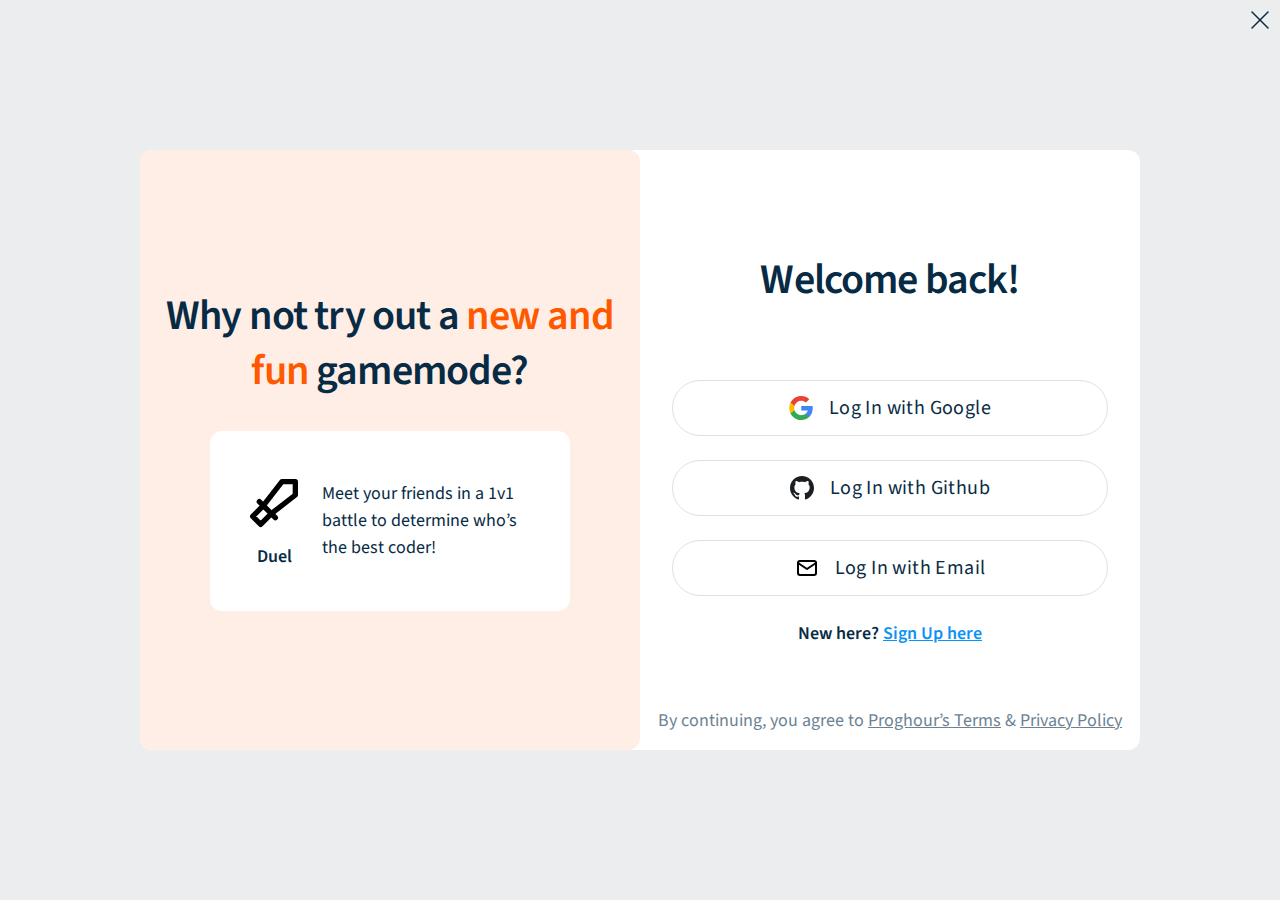
==== commit 75158abd: "ändring efter bedömning" ====
--- a/login.html
+++ b/login.html
@@ -16,6 +16,10 @@
 
 <body>
   <div class="auth">
+    <a href="/" class="auth__close">
+      <img src="img/cross.svg" alt="Cross">
+    </a>
+
     <main class="auth__content">
       <article class="auth__why">
         <h1 class="auth__heading heading heading--default">
@@ -24,7 +28,7 @@
           gamemode?
         </h1>
 
-        <div class="gamemode-showcase">
+        <section class="gamemode-showcase">
           <div class="gamemode-showcase__slide">
             <div class="gamemode-showcase__image-wrapper">
               <img class="gamemode-showcase__logo" src="img/duel.svg" alt="Sword" />
@@ -36,7 +40,7 @@
               coder!
             </p>
           </div>
-        </div>
+        </section>
       </article>
 
       <section class="auth__main">
--- a/css/style.css
+++ b/css/style.css
@@ -1128,6 +1128,11 @@
   border-radius: var(--border-radius-default);
   padding: 16px;
 }
+.auth__close {
+  position: absolute;
+  right: 4px;
+  top: 4px;
+}
 .auth__main {
   position: relative;
   display: flex;
@@ -1270,6 +1275,11 @@
   align-items: center;
   max-height: 100%;
   overflow: auto;
+}
+.premium-modal__close {
+  position: absolute;
+  right: 4px;
+  top: 4px;
 }
 .premium-modal__heading {
   display: none;
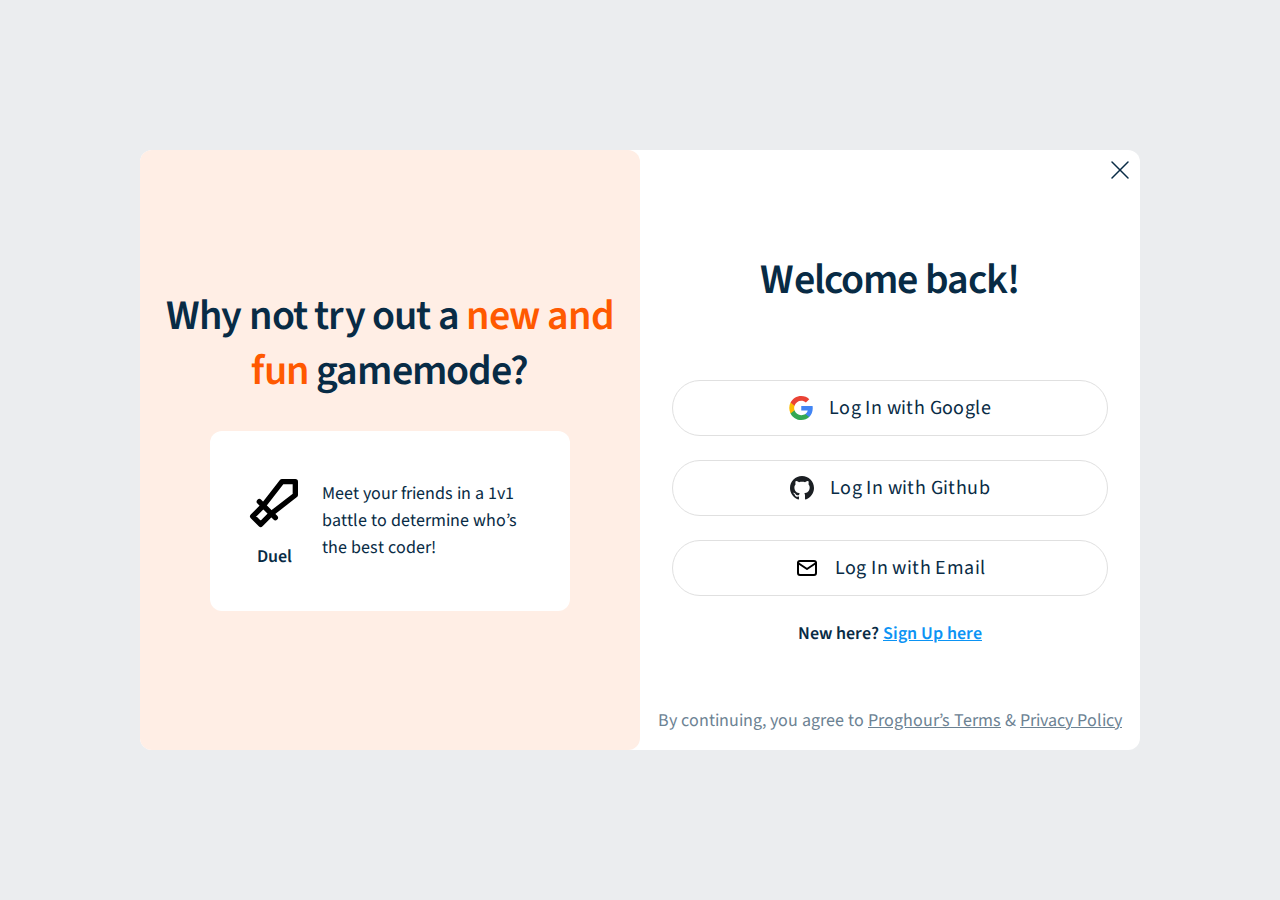
==== commit d0f53d51: "sista ändringar efter bedömningsmatris" ====
--- a/login.html
+++ b/login.html
@@ -16,12 +16,12 @@
 
 <body>
   <div class="auth">
-    <a href="/" class="auth__close">
-      <img src="img/cross.svg" alt="Cross">
-    </a>
+    <main class="auth__content">
+      <a href="/" class="auth__close">
+        <img src="img/cross.svg" alt="Cross">
+      </a>
 
-    <main class="auth__content">
-      <article class="auth__why">
+      <section class="auth__why">
         <h1 class="auth__heading heading heading--default">
           Why not try out a
           <span class="heading heading--default heading--highlight">new and fun</span>
@@ -41,7 +41,7 @@
             </p>
           </div>
         </section>
-      </article>
+      </section>
 
       <section class="auth__main">
         <h2 class="heading heading--default">Welcome back!</h2>
--- a/css/style.css
+++ b/css/style.css
@@ -1109,6 +1109,8 @@
   overflow-y: auto;
 }
 .auth__content {
+  position: relative;
+  z-index: 0;
   display: grid;
   grid-template-rows: max-content 1fr;
   width: 100%;
@@ -1132,6 +1134,7 @@
   position: absolute;
   right: 4px;
   top: 4px;
+  z-index: 1;
 }
 .auth__main {
   position: relative;
